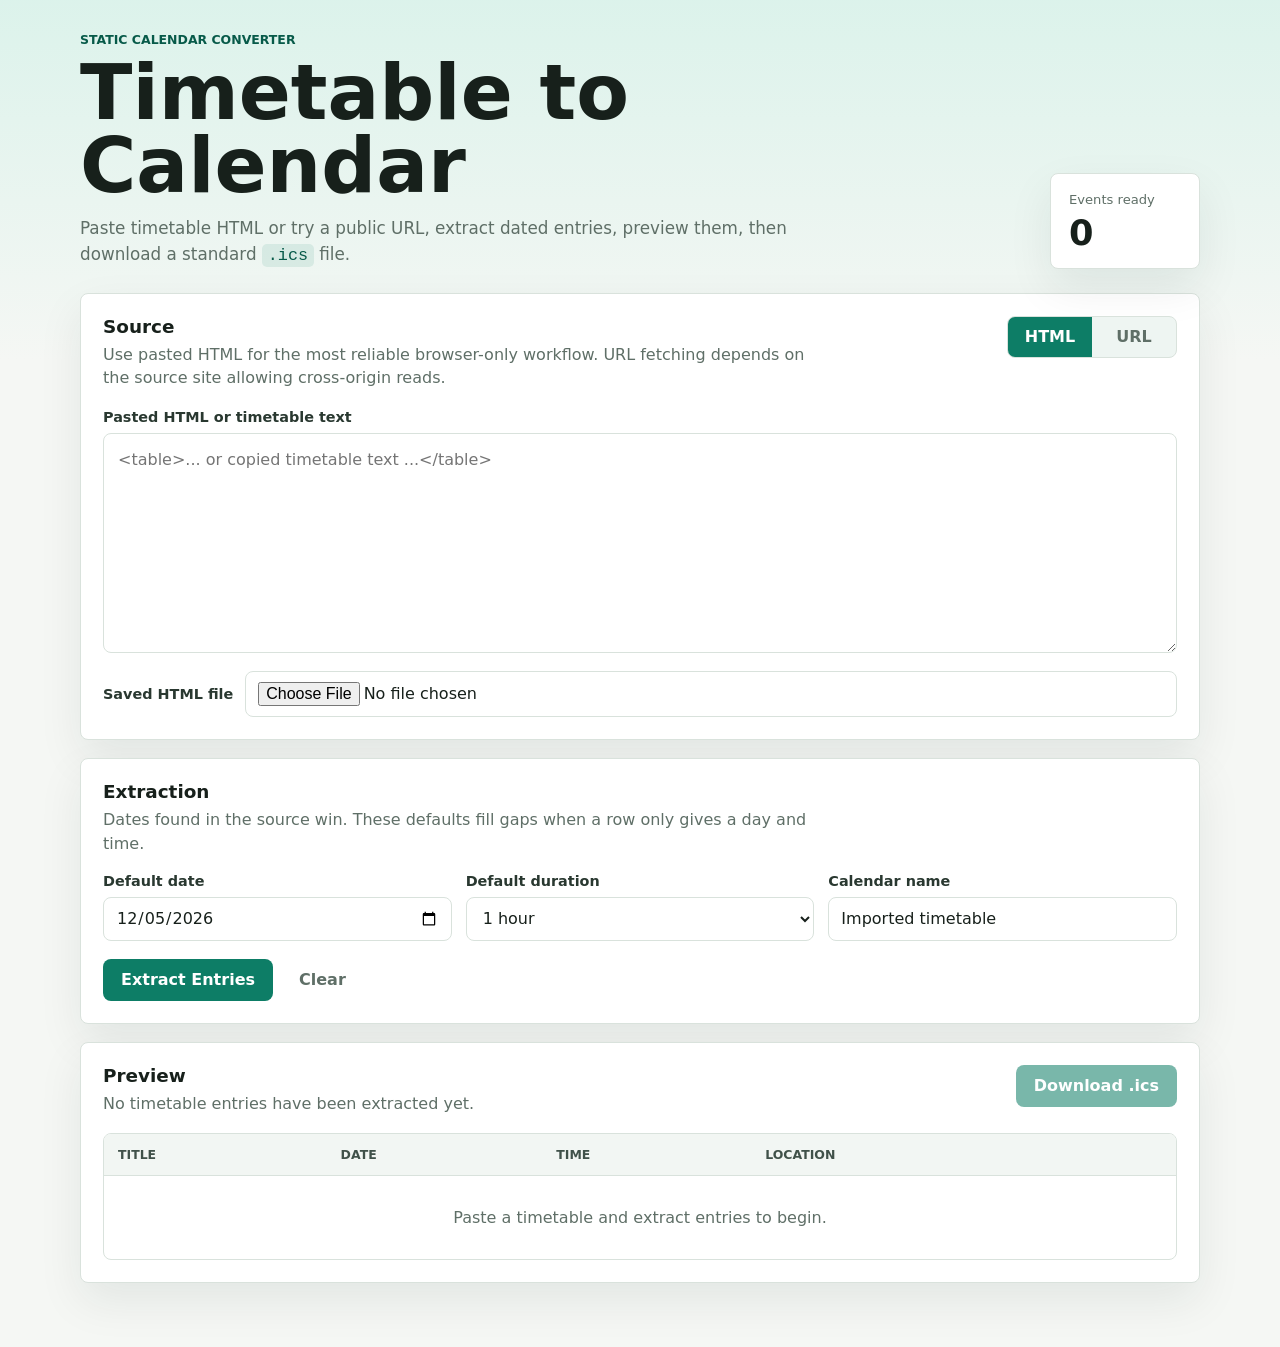
==== index.html @ fcea6a24 "0.1" ====
<!doctype html>
<html lang="en">
  <head>
    <meta charset="utf-8">
    <meta name="viewport" content="width=device-width, initial-scale=1">
    <title>Timetable to Calendar</title>
    <link rel="stylesheet" href="style.css">
  </head>
  <body>
    <main class="app-shell">
      <header class="masthead">
        <div>
          <p class="eyebrow">Static calendar converter</p>
          <h1>Timetable to Calendar</h1>
          <p class="lede">Paste timetable HTML or try a public URL, extract dated entries, preview them, then download a standard <code>.ics</code> file.</p>
        </div>
        <div class="status-card" aria-live="polite">
          <span class="status-label">Events ready</span>
          <strong id="eventCount">0</strong>
        </div>
      </header>

      <section class="panel source-panel" aria-labelledby="sourceTitle">
        <div class="section-heading">
          <div>
            <h2 id="sourceTitle">Source</h2>
            <p>Use pasted HTML for the most reliable browser-only workflow. URL fetching depends on the source site allowing cross-origin reads.</p>
          </div>
          <div class="segmented-control" role="tablist" aria-label="Input type">
            <button class="segment is-active" type="button" data-source-mode="html" role="tab" aria-selected="true">HTML</button>
            <button class="segment" type="button" data-source-mode="url" role="tab" aria-selected="false">URL</button>
          </div>
        </div>

        <div class="source-mode is-active" data-panel="html">
          <label for="htmlInput">Pasted HTML or timetable text</label>
          <div id="dropZone" class="drop-zone">
            <textarea id="htmlInput" spellcheck="false" placeholder="<table>... or copied timetable text ...</table>"></textarea>
            <div class="drop-hint" aria-hidden="true">Drop an HTML file here</div>
          </div>
          <div class="file-row">
            <label for="htmlFileInput">Saved HTML file</label>
            <input id="htmlFileInput" type="file" accept=".html,.htm,text/html">
          </div>
        </div>

        <div class="source-mode" data-panel="url">
          <label for="urlInput">Timetable URL</label>
          <div class="inline-input">
            <input id="urlInput" type="url" placeholder="https://example.edu/timetable">
            <button id="fetchUrlButton" class="secondary-button" type="button">Fetch</button>
          </div>
        </div>
      </section>

      <section class="panel settings-panel" aria-labelledby="settingsTitle">
        <div class="section-heading compact">
          <div>
            <h2 id="settingsTitle">Extraction</h2>
            <p>Dates found in the source win. These defaults fill gaps when a row only gives a day and time.</p>
          </div>
        </div>

        <div class="field-grid">
          <div class="field">
            <label for="defaultDate">Default date</label>
            <input id="defaultDate" type="date">
          </div>
          <div class="field">
            <label for="defaultDuration">Default duration</label>
            <select id="defaultDuration">
              <option value="30">30 minutes</option>
              <option value="45">45 minutes</option>
              <option value="60" selected>1 hour</option>
              <option value="90">1 hour 30</option>
              <option value="120">2 hours</option>
            </select>
          </div>
          <div class="field">
            <label for="calendarName">Calendar name</label>
            <input id="calendarName" type="text" value="Imported timetable">
          </div>
        </div>

        <div class="actions">
          <button id="extractButton" class="primary-button" type="button">Extract Entries</button>
          <button id="clearButton" class="ghost-button" type="button">Clear</button>
        </div>
      </section>

      <section class="panel results-panel" aria-labelledby="resultsTitle">
        <div class="section-heading">
          <div>
            <h2 id="resultsTitle">Preview</h2>
            <p id="summaryText">No timetable entries have been extracted yet.</p>
          </div>
          <button id="downloadButton" class="primary-button" type="button" disabled>Download .ics</button>
        </div>

        <div id="message" class="message" hidden></div>

        <div class="table-wrap">
          <table>
            <thead>
              <tr>
                <th>Title</th>
                <th>Date</th>
                <th>Time</th>
                <th>Location</th>
                <th></th>
              </tr>
            </thead>
            <tbody id="eventsTable">
              <tr class="empty-row">
                <td colspan="5">Paste a timetable and extract entries to begin.</td>
              </tr>
            </tbody>
          </table>
        </div>
      </section>
    </main>

    <script src="script.js"></script>
  </body>
</html>
---- style.css ----
:root {
  color-scheme: light;
  --bg: #f5f7f4;
  --surface: #ffffff;
  --surface-soft: #eef5f2;
  --text: #17201b;
  --muted: #5f6f67;
  --line: #d9e2dc;
  --accent: #0d7d66;
  --accent-strong: #075a49;
  --accent-soft: #d9f2ea;
  --danger: #b42318;
  --shadow: 0 18px 45px rgba(19, 42, 34, 0.08);
  font-family: Inter, ui-sans-serif, system-ui, -apple-system, BlinkMacSystemFont, "Segoe UI", sans-serif;
}

* {
  box-sizing: border-box;
}

body {
  min-width: 320px;
  margin: 0;
  background:
    linear-gradient(180deg, rgba(217, 242, 234, 0.9), rgba(245, 247, 244, 0) 360px),
    var(--bg);
  color: var(--text);
}

button,
input,
select,
textarea {
  font: inherit;
}

button {
  border: 0;
  cursor: pointer;
}

button:disabled {
  cursor: not-allowed;
  opacity: 0.55;
}

.app-shell {
  width: min(1120px, calc(100% - 32px));
  margin: 0 auto;
  padding: 32px 0 48px;
}

.masthead {
  display: grid;
  grid-template-columns: 1fr auto;
  gap: 24px;
  align-items: end;
  margin-bottom: 24px;
}

.eyebrow {
  margin: 0 0 10px;
  color: var(--accent-strong);
  font-size: 0.78rem;
  font-weight: 800;
  letter-spacing: 0;
  text-transform: uppercase;
}

h1,
h2,
p {
  margin-top: 0;
}

h1 {
  max-width: 820px;
  margin-bottom: 12px;
  font-size: clamp(2.25rem, 6vw, 4.8rem);
  line-height: 0.95;
  letter-spacing: 0;
}

h2 {
  margin-bottom: 6px;
  font-size: 1.15rem;
  letter-spacing: 0;
}

.lede {
  max-width: 760px;
  margin-bottom: 0;
  color: var(--muted);
  font-size: 1.05rem;
  line-height: 1.55;
}

code {
  padding: 0.1em 0.35em;
  border-radius: 5px;
  background: rgba(13, 125, 102, 0.1);
  color: var(--accent-strong);
}

.status-card,
.panel {
  border: 1px solid var(--line);
  border-radius: 8px;
  background: var(--surface);
  box-shadow: var(--shadow);
}

.status-card {
  min-width: 150px;
  padding: 18px;
}

.status-label {
  display: block;
  margin-bottom: 8px;
  color: var(--muted);
  font-size: 0.82rem;
}

.status-card strong {
  font-size: 2.2rem;
  line-height: 1;
}

.panel {
  margin-bottom: 18px;
  padding: 22px;
}

.section-heading {
  display: flex;
  gap: 18px;
  align-items: start;
  justify-content: space-between;
  margin-bottom: 18px;
}

.section-heading.compact {
  margin-bottom: 16px;
}

.section-heading p {
  max-width: 720px;
  margin-bottom: 0;
  color: var(--muted);
  line-height: 1.45;
}

.segmented-control {
  display: grid;
  grid-template-columns: repeat(2, minmax(72px, 1fr));
  overflow: hidden;
  min-width: 170px;
  border: 1px solid var(--line);
  border-radius: 8px;
  background: var(--surface-soft);
}

.segment {
  min-height: 40px;
  padding: 0 14px;
  background: transparent;
  color: var(--muted);
  font-weight: 750;
}

.segment.is-active {
  background: var(--accent);
  color: #fff;
}

.source-mode {
  display: none;
}

.source-mode.is-active {
  display: block;
}

label {
  display: inline-block;
  margin-bottom: 8px;
  color: #293830;
  font-size: 0.9rem;
  font-weight: 750;
}

textarea,
input,
select {
  width: 100%;
  border: 1px solid var(--line);
  border-radius: 8px;
  background: #fff;
  color: var(--text);
  outline: 0;
}

.drop-zone {
  position: relative;
  border-radius: 8px;
}

.drop-zone.is-dragging textarea {
  border-color: var(--accent);
  background: #f4fffb;
  box-shadow: 0 0 0 4px rgba(13, 125, 102, 0.13);
}

.drop-hint {
  position: absolute;
  inset: 12px;
  display: none;
  place-items: center;
  border: 2px dashed var(--accent);
  border-radius: 8px;
  background: rgba(255, 255, 255, 0.86);
  color: var(--accent-strong);
  font-weight: 800;
  pointer-events: none;
}

.drop-zone.is-dragging .drop-hint {
  display: grid;
}

textarea {
  min-height: 220px;
  resize: vertical;
  padding: 14px;
  line-height: 1.45;
}

input,
select {
  min-height: 44px;
  padding: 0 12px;
}

input[type="file"] {
  padding: 10px 12px;
}

textarea:focus,
input:focus,
select:focus {
  border-color: var(--accent);
  box-shadow: 0 0 0 4px rgba(13, 125, 102, 0.13);
}

.inline-input {
  display: grid;
  grid-template-columns: 1fr auto;
  gap: 10px;
}

.file-row {
  display: grid;
  grid-template-columns: minmax(120px, auto) 1fr;
  gap: 12px;
  align-items: center;
  margin-top: 14px;
}

.file-row label {
  margin-bottom: 0;
}

.field-grid {
  display: grid;
  grid-template-columns: repeat(3, minmax(0, 1fr));
  gap: 14px;
}

.actions {
  display: flex;
  flex-wrap: wrap;
  gap: 10px;
  margin-top: 18px;
}

.primary-button,
.secondary-button,
.ghost-button,
.remove-button {
  min-height: 42px;
  border-radius: 8px;
  font-weight: 800;
}

.primary-button {
  padding: 0 18px;
  background: var(--accent);
  color: #fff;
}

.primary-button:hover:not(:disabled),
.segment:hover,
.secondary-button:hover {
  background: var(--accent-strong);
  color: #fff;
}

.secondary-button {
  padding: 0 16px;
  background: var(--accent-soft);
  color: var(--accent-strong);
}

.ghost-button {
  padding: 0 16px;
  background: transparent;
  color: var(--muted);
}

.ghost-button:hover {
  background: #eef1ed;
  color: var(--text);
}

.message {
  margin: 0 0 16px;
  padding: 12px 14px;
  border: 1px solid #f1c7c2;
  border-radius: 8px;
  background: #fff4f2;
  color: #7a271a;
  line-height: 1.45;
}

.message.is-note {
  border-color: var(--line);
  background: var(--surface-soft);
  color: var(--muted);
}

.table-wrap {
  overflow-x: auto;
  border: 1px solid var(--line);
  border-radius: 8px;
}

table {
  width: 100%;
  min-width: 760px;
  border-collapse: collapse;
}

th,
td {
  padding: 13px 14px;
  border-bottom: 1px solid var(--line);
  text-align: left;
  vertical-align: top;
}

th {
  background: #f2f6f3;
  color: #405149;
  font-size: 0.78rem;
  text-transform: uppercase;
}

tbody tr:last-child td {
  border-bottom: 0;
}

td {
  color: #26352d;
}

.muted {
  color: var(--muted);
}

.empty-row td {
  padding: 32px 14px;
  color: var(--muted);
  text-align: center;
}

.remove-button {
  min-width: 40px;
  min-height: 36px;
  background: #fff0ef;
  color: var(--danger);
}

.remove-button:hover {
  background: #fddad6;
}

@media (max-width: 760px) {
  .app-shell {
    width: min(100% - 20px, 1120px);
    padding-top: 20px;
  }

  .masthead,
  .section-heading,
  .inline-input,
  .file-row {
    grid-template-columns: 1fr;
  }

  .section-heading {
    display: grid;
  }

  .status-card {
    min-width: 0;
  }

  .field-grid {
    grid-template-columns: 1fr;
  }

  .segmented-control {
    width: 100%;
  }

  .primary-button,
  .secondary-button,
  .ghost-button {
    width: 100%;
  }
}
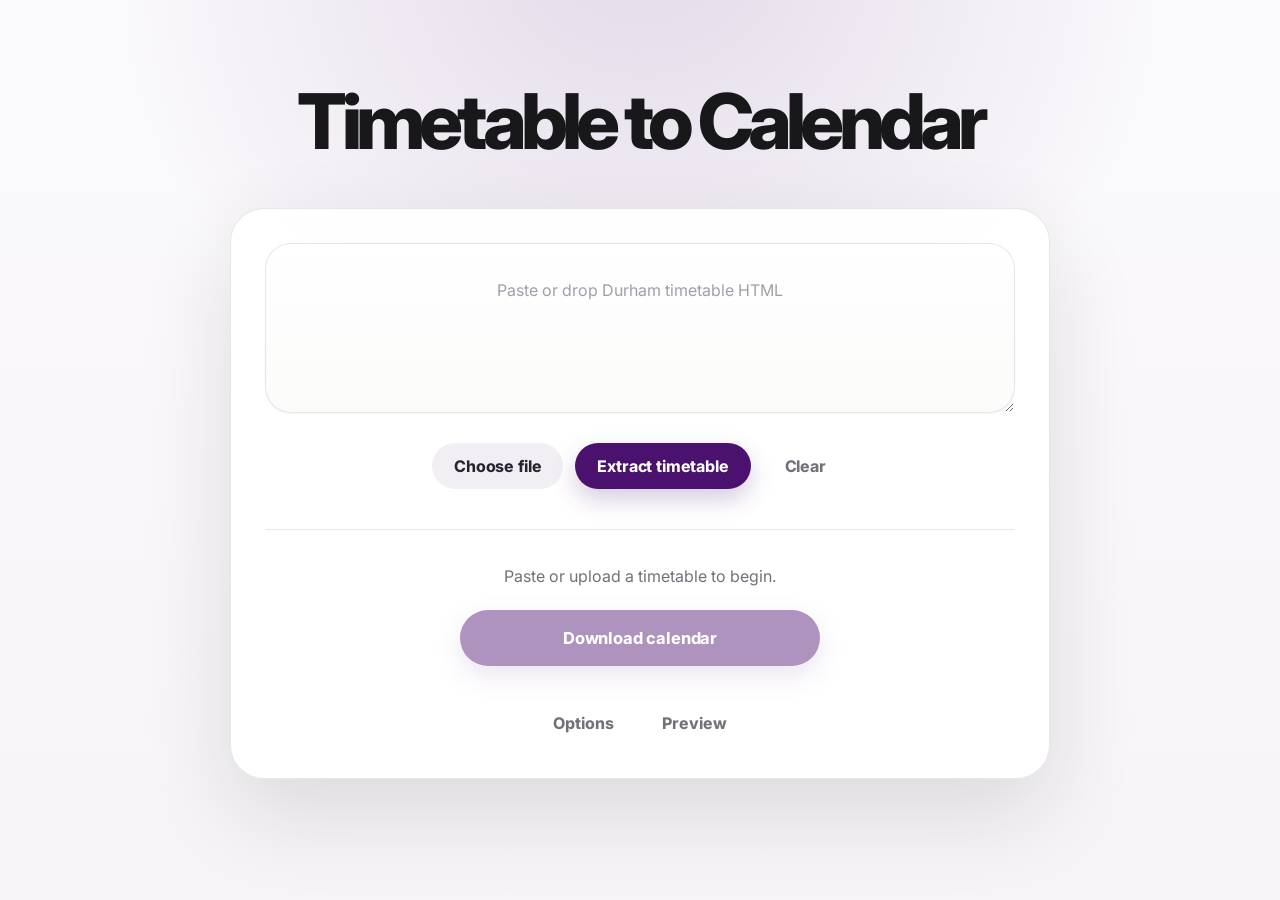
==== commit fc0e71d5: "Style and ui" ====
--- a/index.html
+++ b/index.html
@@ -1,125 +1,103 @@
-<!doctype html>
-<html lang="en">
+<body>
+
   <head>
-    <meta charset="utf-8">
-    <meta name="viewport" content="width=device-width, initial-scale=1">
-    <title>Timetable to Calendar</title>
     <link rel="stylesheet" href="style.css">
   </head>
-  <body>
-    <main class="app-shell">
-      <header class="masthead">
-        <div>
-          <p class="eyebrow">Static calendar converter</p>
-          <h1>Timetable to Calendar</h1>
-          <p class="lede">Paste timetable HTML or try a public URL, extract dated entries, preview them, then download a standard <code>.ics</code> file.</p>
-        </div>
-        <div class="status-card" aria-live="polite">
-          <span class="status-label">Events ready</span>
-          <strong id="eventCount">0</strong>
-        </div>
-      </header>
+  <main class="app">
+    <header class="hero">
+      <h1>Timetable to Calendar</h1>
+    </header>
 
-      <section class="panel source-panel" aria-labelledby="sourceTitle">
-        <div class="section-heading">
-          <div>
-            <h2 id="sourceTitle">Source</h2>
-            <p>Use pasted HTML for the most reliable browser-only workflow. URL fetching depends on the source site allowing cross-origin reads.</p>
-          </div>
-          <div class="segmented-control" role="tablist" aria-label="Input type">
-            <button class="segment is-active" type="button" data-source-mode="html" role="tab" aria-selected="true">HTML</button>
-            <button class="segment" type="button" data-source-mode="url" role="tab" aria-selected="false">URL</button>
-          </div>
+    <section class="converter-card">
+      <div id="dropZone" class="drop-zone">
+        <textarea id="htmlInput" spellcheck="false" placeholder="Paste or drop Durham timetable HTML"></textarea>
+        <div class="drop-hint" aria-hidden="true">Drop timetable file</div>
+      </div>
+
+      <div class="action-row">
+        <input id="htmlFileInput" class="file-input" type="file" accept=".html,.htm,text/html">
+        <label class="button secondary" for="htmlFileInput">Choose file</label>
+        <button id="extractButton" class="button primary" type="button">Extract timetable</button>
+        <button id="clearButton" class="button ghost" type="button">Clear</button>
+      </div>
+
+      <section class="output" aria-live="polite">
+        <p id="summaryText">Paste or upload a timetable to begin.</p>
+        <strong id="eventCount" hidden>0</strong>
+
+        <button id="downloadButton" class="button primary download" type="button" disabled>
+          Download calendar
+        </button>
+      </section>
+
+      <section class="tab-panel">
+        <div class="tabs" role="tablist" aria-label="Additional tools">
+          <button class="tab-button" type="button" data-tab-target="optionsPanel">Options</button>
+          <button class="tab-button" type="button" data-tab-target="previewPanel">Preview</button>
         </div>
 
-        <div class="source-mode is-active" data-panel="html">
-          <label for="htmlInput">Pasted HTML or timetable text</label>
-          <div id="dropZone" class="drop-zone">
-            <textarea id="htmlInput" spellcheck="false" placeholder="<table>... or copied timetable text ...</table>"></textarea>
-            <div class="drop-hint" aria-hidden="true">Drop an HTML file here</div>
+        <div id="optionsPanel" class="tab-content" hidden>
+          <div class="options-grid">
+            <div class="field">
+              <label for="calendarName">Calendar name</label>
+              <input id="calendarName" type="text" value="Imported timetable">
+            </div>
+
+            <div class="field">
+              <label for="namingMode">Event names</label>
+              <select id="namingMode">
+                <option value="short" selected>Short module names</option>
+                <option value="full">Full module names</option>
+              </select>
+            </div>
+
+            <div class="field">
+              <label for="alertMinutes">Teaching event alert</label>
+              <select id="alertMinutes">
+                <option value="" selected>No alert</option>
+                <option value="5">5 minutes before</option>
+                <option value="10">10 minutes before</option>
+                <option value="15">15 minutes before</option>
+                <option value="30">30 minutes before</option>
+                <option value="60">1 hour before</option>
+              </select>
+            </div>
+
+            <label class="check-row">
+              <input id="includeTermEnds" type="checkbox">
+              Include term-end markers
+            </label>
           </div>
-          <div class="file-row">
-            <label for="htmlFileInput">Saved HTML file</label>
-            <input id="htmlFileInput" type="file" accept=".html,.htm,text/html">
-          </div>
+
+          <button id="downloadWeeksButton" class="button secondary" type="button" disabled>
+            Download teaching weeks calendar
+          </button>
         </div>
 
-        <div class="source-mode" data-panel="url">
-          <label for="urlInput">Timetable URL</label>
-          <div class="inline-input">
-            <input id="urlInput" type="url" placeholder="https://example.edu/timetable">
-            <button id="fetchUrlButton" class="secondary-button" type="button">Fetch</button>
+        <div id="previewPanel" class="tab-content" hidden>
+          <div class="table-wrap">
+            <table>
+              <thead>
+                <tr>
+                  <th>Title</th>
+                  <th>Weeks</th>
+                  <th>Time</th>
+                  <th>Location</th>
+                  <th></th>
+                </tr>
+              </thead>
+              <tbody id="eventsTable">
+                <tr class="empty-row">
+                  <td colspan="5">Extract a timetable to preview grouped events.</td>
+                </tr>
+              </tbody>
+            </table>
           </div>
         </div>
       </section>
 
-      <section class="panel settings-panel" aria-labelledby="settingsTitle">
-        <div class="section-heading compact">
-          <div>
-            <h2 id="settingsTitle">Extraction</h2>
-            <p>Dates found in the source win. These defaults fill gaps when a row only gives a day and time.</p>
-          </div>
-        </div>
+    </section>
+  </main>
 
-        <div class="field-grid">
-          <div class="field">
-            <label for="defaultDate">Default date</label>
-            <input id="defaultDate" type="date">
-          </div>
-          <div class="field">
-            <label for="defaultDuration">Default duration</label>
-            <select id="defaultDuration">
-              <option value="30">30 minutes</option>
-              <option value="45">45 minutes</option>
-              <option value="60" selected>1 hour</option>
-              <option value="90">1 hour 30</option>
-              <option value="120">2 hours</option>
-            </select>
-          </div>
-          <div class="field">
-            <label for="calendarName">Calendar name</label>
-            <input id="calendarName" type="text" value="Imported timetable">
-          </div>
-        </div>
-
-        <div class="actions">
-          <button id="extractButton" class="primary-button" type="button">Extract Entries</button>
-          <button id="clearButton" class="ghost-button" type="button">Clear</button>
-        </div>
-      </section>
-
-      <section class="panel results-panel" aria-labelledby="resultsTitle">
-        <div class="section-heading">
-          <div>
-            <h2 id="resultsTitle">Preview</h2>
-            <p id="summaryText">No timetable entries have been extracted yet.</p>
-          </div>
-          <button id="downloadButton" class="primary-button" type="button" disabled>Download .ics</button>
-        </div>
-
-        <div id="message" class="message" hidden></div>
-
-        <div class="table-wrap">
-          <table>
-            <thead>
-              <tr>
-                <th>Title</th>
-                <th>Date</th>
-                <th>Time</th>
-                <th>Location</th>
-                <th></th>
-              </tr>
-            </thead>
-            <tbody id="eventsTable">
-              <tr class="empty-row">
-                <td colspan="5">Paste a timetable and extract entries to begin.</td>
-              </tr>
-            </tbody>
-          </table>
-        </div>
-      </section>
-    </main>
-
-    <script src="script.js"></script>
-  </body>
-</html>
+  <script src="script.js"></script>
+</body>
--- a/style.css
+++ b/style.css
@@ -1,17 +1,20 @@
+@import url("https://fonts.googleapis.com/css2?family=Inter:wght@400;500;600;700;800&display=swap");
+
 :root {
   color-scheme: light;
-  --bg: #f5f7f4;
+
+  --bg: #f7f4f8;
   --surface: #ffffff;
-  --surface-soft: #eef5f2;
-  --text: #17201b;
-  --muted: #5f6f67;
-  --line: #d9e2dc;
-  --accent: #0d7d66;
-  --accent-strong: #075a49;
-  --accent-soft: #d9f2ea;
+  --text: #18181b;
+  --muted: #71717a;
+  --line: rgba(24, 24, 27, 0.1);
+  --soft: #f2eff4;
+  --accent: #4b116f;
+  --accent-hover: #35104f;
   --danger: #b42318;
-  --shadow: 0 18px 45px rgba(19, 42, 34, 0.08);
-  font-family: Inter, ui-sans-serif, system-ui, -apple-system, BlinkMacSystemFont, "Segoe UI", sans-serif;
+  --shadow: 0 34px 90px rgba(24, 24, 27, 0.12);
+
+  font-family: "Inter", ui-sans-serif, system-ui, -apple-system, BlinkMacSystemFont, "Segoe UI", sans-serif;
 }
 
 * {
@@ -19,11 +22,11 @@
 }
 
 body {
-  min-width: 320px;
   margin: 0;
+  min-height: 100vh;
   background:
-    linear-gradient(180deg, rgba(217, 242, 234, 0.9), rgba(245, 247, 244, 0) 360px),
-    var(--bg);
+    radial-gradient(circle at 50% -10%, rgba(75, 17, 111, 0.14), transparent 34rem),
+    linear-gradient(180deg, #fbfafc 0%, var(--bg) 100%);
   color: var(--text);
 }
 
@@ -41,186 +44,97 @@
 
 button:disabled {
   cursor: not-allowed;
-  opacity: 0.55;
-}
-
-.app-shell {
-  width: min(1120px, calc(100% - 32px));
+  opacity: 0.45;
+}
+
+.app {
+  min-height: 100vh;
+  width: min(100% - 40px, 940px);
   margin: 0 auto;
-  padding: 32px 0 48px;
-}
-
-.masthead {
-  display: grid;
-  grid-template-columns: 1fr auto;
-  gap: 24px;
-  align-items: end;
-  margin-bottom: 24px;
-}
-
-.eyebrow {
-  margin: 0 0 10px;
-  color: var(--accent-strong);
-  font-size: 0.78rem;
+  padding: clamp(42px, 7vw, 88px) 0;
+  display: flex;
+  flex-direction: column;
+  align-items: center;
+}
+
+.hero {
+  width: 100%;
+  max-width: 780px;
+  margin-bottom: clamp(30px, 5vw, 52px);
+  text-align: center;
+}
+
+h1 {
+  margin: 0;
+  font-size: clamp(2.25rem, 6vw, 4.8rem);
   font-weight: 800;
-  letter-spacing: 0;
-  text-transform: uppercase;
-}
-
-h1,
-h2,
-p {
-  margin-top: 0;
-}
-
-h1 {
-  max-width: 820px;
-  margin-bottom: 12px;
-  font-size: clamp(2.25rem, 6vw, 4.8rem);
-  line-height: 0.95;
-  letter-spacing: 0;
-}
-
-h2 {
-  margin-bottom: 6px;
-  font-size: 1.15rem;
-  letter-spacing: 0;
-}
-
-.lede {
-  max-width: 760px;
-  margin-bottom: 0;
-  color: var(--muted);
-  font-size: 1.05rem;
-  line-height: 1.55;
-}
-
-code {
-  padding: 0.1em 0.35em;
-  border-radius: 5px;
-  background: rgba(13, 125, 102, 0.1);
-  color: var(--accent-strong);
-}
-
-.status-card,
-.panel {
+  line-height: 0.88;
+  letter-spacing: -0.075em;
+}
+
+.converter-card {
+  width: min(100%, 820px);
+  margin: 0 auto;
+  padding: clamp(20px, 3vw, 34px);
   border: 1px solid var(--line);
-  border-radius: 8px;
-  background: var(--surface);
+  border-radius: 34px;
+  background: rgba(255, 255, 255, 0.92);
   box-shadow: var(--shadow);
-}
-
-.status-card {
-  min-width: 150px;
-  padding: 18px;
-}
-
-.status-label {
-  display: block;
-  margin-bottom: 8px;
-  color: var(--muted);
-  font-size: 0.82rem;
-}
-
-.status-card strong {
-  font-size: 2.2rem;
-  line-height: 1;
-}
-
-.panel {
-  margin-bottom: 18px;
-  padding: 22px;
-}
-
-.section-heading {
-  display: flex;
-  gap: 18px;
-  align-items: start;
-  justify-content: space-between;
-  margin-bottom: 18px;
-}
-
-.section-heading.compact {
-  margin-bottom: 16px;
-}
-
-.section-heading p {
-  max-width: 720px;
-  margin-bottom: 0;
-  color: var(--muted);
-  line-height: 1.45;
-}
-
-.segmented-control {
-  display: grid;
-  grid-template-columns: repeat(2, minmax(72px, 1fr));
-  overflow: hidden;
-  min-width: 170px;
-  border: 1px solid var(--line);
-  border-radius: 8px;
-  background: var(--surface-soft);
-}
-
-.segment {
-  min-height: 40px;
-  padding: 0 14px;
-  background: transparent;
-  color: var(--muted);
-  font-weight: 750;
-}
-
-.segment.is-active {
-  background: var(--accent);
-  color: #fff;
-}
-
-.source-mode {
-  display: none;
-}
-
-.source-mode.is-active {
-  display: block;
-}
-
-label {
-  display: inline-block;
-  margin-bottom: 8px;
-  color: #293830;
-  font-size: 0.9rem;
-  font-weight: 750;
-}
-
-textarea,
-input,
-select {
-  width: 100%;
-  border: 1px solid var(--line);
-  border-radius: 8px;
-  background: #fff;
-  color: var(--text);
-  outline: 0;
 }
 
 .drop-zone {
   position: relative;
-  border-radius: 8px;
+  width: 100%;
+}
+
+textarea {
+  display: block;
+  width: 100%;
+  min-height: 170px;
+  max-height: 260px;
+  padding: 34px 28px;
+  border: 1px solid var(--line);
+  border-radius: 26px;
+  background: linear-gradient(180deg, #ffffff, #fbfbfa);
+  color: var(--text);
+  resize: vertical;
+  outline: 0;
+  line-height: 1.6;
+  font-size: 1rem;
+  text-align: center;
+  box-shadow:
+    inset 0 1px 0 rgba(255, 255, 255, 0.9),
+    0 1px 2px rgba(24, 24, 27, 0.04);
+}
+
+textarea::placeholder {
+  color: #9f9fa9;
+  text-align: center;
+}
+
+textarea:focus,
+input:focus,
+select:focus {
+  border-color: rgba(75, 17, 111, 0.45);
+  box-shadow:
+    0 0 0 5px rgba(75, 17, 111, 0.11),
+    0 16px 40px rgba(75, 17, 111, 0.08);
 }
 
 .drop-zone.is-dragging textarea {
   border-color: var(--accent);
-  background: #f4fffb;
-  box-shadow: 0 0 0 4px rgba(13, 125, 102, 0.13);
+  background: #fbf7ff;
 }
 
 .drop-hint {
   position: absolute;
-  inset: 12px;
+  inset: 14px;
   display: none;
   place-items: center;
   border: 2px dashed var(--accent);
-  border-radius: 8px;
-  background: rgba(255, 255, 255, 0.86);
-  color: var(--accent-strong);
+  border-radius: 18px;
+  background: rgba(255, 255, 255, 0.88);
+  color: var(--accent);
   font-weight: 800;
   pointer-events: none;
 }
@@ -229,120 +143,184 @@
   display: grid;
 }
 
-textarea {
-  min-height: 220px;
-  resize: vertical;
-  padding: 14px;
-  line-height: 1.45;
-}
-
-input,
-select {
-  min-height: 44px;
-  padding: 0 12px;
-}
-
-input[type="file"] {
-  padding: 10px 12px;
-}
-
-textarea:focus,
-input:focus,
-select:focus {
-  border-color: var(--accent);
-  box-shadow: 0 0 0 4px rgba(13, 125, 102, 0.13);
-}
-
-.inline-input {
+.action-row {
+  display: flex;
+  justify-content: center;
+  align-items: center;
+  gap: 12px;
+  margin-top: clamp(20px, 3vw, 30px);
+}
+
+.file-input {
+  position: absolute;
+  width: 1px;
+  height: 1px;
+  opacity: 0;
+  pointer-events: none;
+}
+
+.button {
+  min-height: 46px;
+  padding: 0 22px;
+  border-radius: 999px;
+  font-weight: 750;
+  letter-spacing: -0.01em;
+  white-space: nowrap;
+  display: inline-flex;
+  align-items: center;
+  justify-content: center;
+  transition:
+    transform 140ms ease,
+    background 140ms ease,
+    box-shadow 140ms ease;
+}
+
+.button:hover:not(:disabled) {
+  transform: translateY(-1px);
+}
+
+.button.primary {
+  background: var(--accent);
+  color: #fff;
+  box-shadow: 0 10px 24px rgba(75, 17, 111, 0.22);
+}
+
+.button.primary:hover:not(:disabled) {
+  background: var(--accent-hover);
+  box-shadow: 0 14px 30px rgba(75, 17, 111, 0.28);
+}
+
+.button.secondary {
+  background: var(--soft);
+  color: #2b2231;
+}
+
+.button.secondary:hover {
+  background: #e6e1eb;
+}
+
+.button.ghost {
+  background: transparent;
+  color: var(--muted);
+}
+
+.button.ghost:hover {
+  background: var(--soft);
+  color: var(--text);
+}
+
+#summaryText {
+  color: var(--muted);
+}
+
+.button.download {
+  min-width: min(100%, 360px);
+  min-height: 56px;
+  margin-top: 8px;
+  font-size: 1.03rem;
+}
+
+.output {
   display: grid;
-  grid-template-columns: 1fr auto;
-  gap: 10px;
-}
-
-.file-row {
-  display: grid;
-  grid-template-columns: minmax(120px, auto) 1fr;
-  gap: 12px;
-  align-items: center;
-  margin-top: 14px;
-}
-
-.file-row label {
-  margin-bottom: 0;
-}
-
-.field-grid {
+  justify-items: center;
+  gap: 14px;
+  margin: clamp(26px, 4vw, 40px) auto 0;
+  padding: clamp(22px, 3vw, 34px) 0 0;
+  border-top: 1px solid var(--line);
+  text-align: center;
+}
+
+.output p {
+  max-width: 620px;
+  margin: 0;
+  color: var(--muted);
+  line-height: 1.55;
+}
+
+.output p.is-error {
+  color: #7a271a;
+}
+
+.tab-panel {
+  width: 100%;
+  max-width: 720px;
+  margin: clamp(24px, 4vw, 36px) auto 0;
+}
+
+.tabs {
+  display: flex;
+  justify-content: center;
+  gap: 8px;
+}
+
+.tab-button {
+  min-height: 42px;
+  padding: 0 20px;
+  border-radius: 999px;
+  background: transparent;
+  color: var(--muted);
+  font-weight: 750;
+}
+
+.tab-button:hover,
+.tab-button.is-active {
+  background: var(--soft);
+  color: var(--text);
+}
+
+.tab-content {
+  margin-top: 18px;
+  padding: 22px;
+  border: 1px solid var(--line);
+  border-radius: 22px;
+  background: rgba(255, 255, 255, 0.68);
+}
+
+.options-grid {
   display: grid;
   grid-template-columns: repeat(3, minmax(0, 1fr));
   gap: 14px;
-}
-
-.actions {
+  margin-bottom: 14px;
+}
+
+.field label,
+.check-row {
+  display: block;
+  margin-bottom: 7px;
+  color: var(--muted);
+  font-size: 0.85rem;
+  font-weight: 700;
+}
+
+input,
+select {
+  width: 100%;
+  min-height: 42px;
+  padding: 0 12px;
+  border: 1px solid var(--line);
+  border-radius: 11px;
+  background: var(--surface);
+  color: var(--text);
+  outline: 0;
+}
+
+.check-row {
   display: flex;
-  flex-wrap: wrap;
-  gap: 10px;
-  margin-top: 18px;
-}
-
-.primary-button,
-.secondary-button,
-.ghost-button,
-.remove-button {
-  min-height: 42px;
-  border-radius: 8px;
-  font-weight: 800;
-}
-
-.primary-button {
-  padding: 0 18px;
-  background: var(--accent);
-  color: #fff;
-}
-
-.primary-button:hover:not(:disabled),
-.segment:hover,
-.secondary-button:hover {
-  background: var(--accent-strong);
-  color: #fff;
-}
-
-.secondary-button {
-  padding: 0 16px;
-  background: var(--accent-soft);
-  color: var(--accent-strong);
-}
-
-.ghost-button {
-  padding: 0 16px;
-  background: transparent;
-  color: var(--muted);
-}
-
-.ghost-button:hover {
-  background: #eef1ed;
-  color: var(--text);
-}
-
-.message {
-  margin: 0 0 16px;
-  padding: 12px 14px;
-  border: 1px solid #f1c7c2;
-  border-radius: 8px;
-  background: #fff4f2;
-  color: #7a271a;
-  line-height: 1.45;
-}
-
-.message.is-note {
-  border-color: var(--line);
-  background: var(--surface-soft);
-  color: var(--muted);
+  gap: 9px;
+  align-items: center;
+  margin-top: 25px;
+}
+
+.check-row input {
+  width: auto;
+  min-height: 0;
 }
 
 .table-wrap {
   overflow-x: auto;
   border: 1px solid var(--line);
-  border-radius: 8px;
+  border-radius: 16px;
+  background: var(--surface);
 }
 
 table {
@@ -353,16 +331,16 @@
 
 th,
 td {
-  padding: 13px 14px;
+  padding: 12px 14px;
   border-bottom: 1px solid var(--line);
   text-align: left;
   vertical-align: top;
 }
 
 th {
-  background: #f2f6f3;
-  color: #405149;
-  font-size: 0.78rem;
+  color: var(--muted);
+  font-size: 0.74rem;
+  letter-spacing: 0.04em;
   text-transform: uppercase;
 }
 
@@ -370,63 +348,69 @@
   border-bottom: 0;
 }
 
-td {
-  color: #26352d;
-}
-
 .muted {
   color: var(--muted);
 }
 
 .empty-row td {
-  padding: 32px 14px;
+  padding: 28px 14px;
   color: var(--muted);
   text-align: center;
 }
 
 .remove-button {
-  min-width: 40px;
-  min-height: 36px;
+  min-width: 34px;
+  min-height: 32px;
+  border-radius: 999px;
   background: #fff0ef;
   color: var(--danger);
+  font-weight: 900;
 }
 
 .remove-button:hover {
   background: #fddad6;
 }
 
-@media (max-width: 760px) {
-  .app-shell {
-    width: min(100% - 20px, 1120px);
-    padding-top: 20px;
-  }
-
-  .masthead,
-  .section-heading,
-  .inline-input,
-  .file-row {
+@media (max-width: 680px) {
+  .app {
+    width: min(100% - 20px, 940px);
+    padding: 34px 0;
+  }
+
+  h1 {
+    font-size: clamp(2.7rem, 15vw, 4.2rem);
+  }
+
+  .converter-card {
+    padding: 14px;
+    border-radius: 26px;
+  }
+
+  textarea {
+    min-height: 150px;
+    max-height: 240px;
+    border-radius: 20px;
+    text-align: center;
+  }
+
+  textarea::placeholder {
+    text-align: center;
+  }
+
+  .action-row {
+    display: grid;
     grid-template-columns: 1fr;
   }
 
-  .section-heading {
-    display: grid;
-  }
-
-  .status-card {
-    min-width: 0;
-  }
-
-  .field-grid {
+  .button {
+    width: 100%;
+  }
+
+  .options-grid {
     grid-template-columns: 1fr;
   }
 
-  .segmented-control {
-    width: 100%;
-  }
-
-  .primary-button,
-  .secondary-button,
-  .ghost-button {
-    width: 100%;
-  }
-}
+  .check-row {
+    margin-top: 4px;
+  }
+}
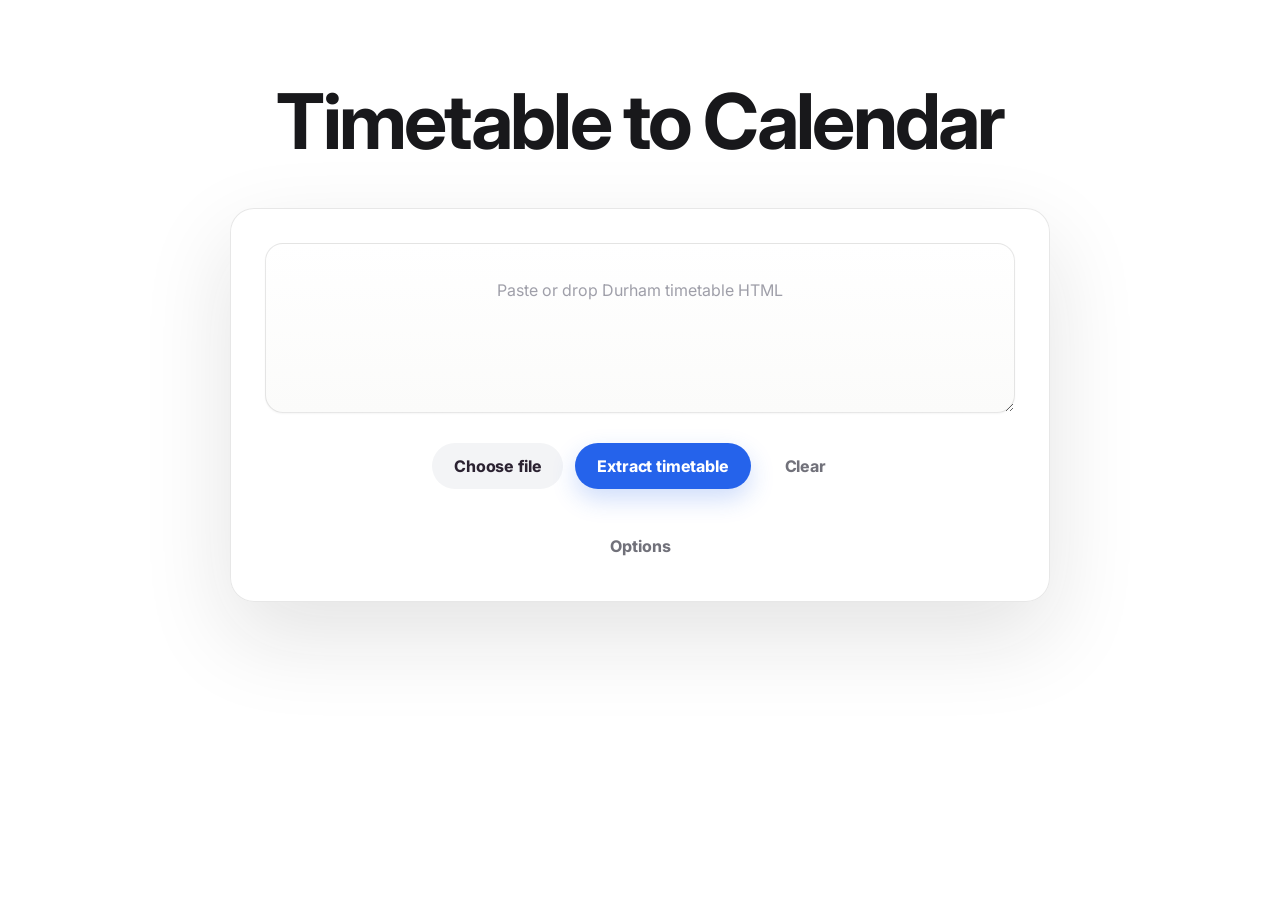
==== commit d634bbfd: "More CSS and event description tidy." ====
--- a/index.html
+++ b/index.html
@@ -21,7 +21,7 @@
         <button id="clearButton" class="button ghost" type="button">Clear</button>
       </div>
 
-      <section class="output" aria-live="polite">
+      <section id="output" class="output" aria-live="polite" hidden>
         <p id="summaryText">Paste or upload a timetable to begin.</p>
         <strong id="eventCount" hidden>0</strong>
 
--- a/style.css
+++ b/style.css
@@ -8,9 +8,9 @@
   --text: #18181b;
   --muted: #71717a;
   --line: rgba(24, 24, 27, 0.1);
-  --soft: #f2eff4;
-  --accent: #4b116f;
-  --accent-hover: #35104f;
+  --soft: #f3f4f6;
+  --accent: #2563eb;
+  --accent-hover: #1d4ed8;
   --danger: #b42318;
   --shadow: 0 34px 90px rgba(24, 24, 27, 0.12);
 
@@ -19,14 +19,18 @@
 
 * {
   box-sizing: border-box;
+}
+
+[hidden] {
+  display: none !important;
 }
 
 body {
   margin: 0;
   min-height: 100vh;
-  background:
-    radial-gradient(circle at 50% -10%, rgba(75, 17, 111, 0.14), transparent 34rem),
-    linear-gradient(180deg, #fbfafc 0%, var(--bg) 100%);
+  /*  background:
+    radial-gradient(circle at 50% -10%, rgba(37, 99, 235, 0.14), transparent 34rem),
+    linear-gradient(180deg, #fbfafc 0%, var(--bg) 100%);*/
   color: var(--text);
 }
 
@@ -67,9 +71,9 @@
 h1 {
   margin: 0;
   font-size: clamp(2.25rem, 6vw, 4.8rem);
-  font-weight: 800;
+  font-weight: 700;
   line-height: 0.88;
-  letter-spacing: -0.075em;
+  letter-spacing: -0.035em;
 }
 
 .converter-card {
@@ -77,7 +81,7 @@
   margin: 0 auto;
   padding: clamp(20px, 3vw, 34px);
   border: 1px solid var(--line);
-  border-radius: 34px;
+  border-radius: 24px;
   background: rgba(255, 255, 255, 0.92);
   box-shadow: var(--shadow);
 }
@@ -94,7 +98,7 @@
   max-height: 260px;
   padding: 34px 28px;
   border: 1px solid var(--line);
-  border-radius: 26px;
+  border-radius: 18px;
   background: linear-gradient(180deg, #ffffff, #fbfbfa);
   color: var(--text);
   resize: vertical;
@@ -115,15 +119,15 @@
 textarea:focus,
 input:focus,
 select:focus {
-  border-color: rgba(75, 17, 111, 0.45);
+  border-color: rgba(37, 99, 235, 0.45);
   box-shadow:
-    0 0 0 5px rgba(75, 17, 111, 0.11),
-    0 16px 40px rgba(75, 17, 111, 0.08);
+    0 0 0 5px rgba(37, 99, 235, 0.11),
+    0 16px 40px rgba(37, 99, 235, 0.08);
 }
 
 .drop-zone.is-dragging textarea {
   border-color: var(--accent);
-  background: #fbf7ff;
+  background: #f8fbff;
 }
 
 .drop-hint {
@@ -182,12 +186,12 @@
 .button.primary {
   background: var(--accent);
   color: #fff;
-  box-shadow: 0 10px 24px rgba(75, 17, 111, 0.22);
+  box-shadow: 0 10px 24px rgba(37, 99, 235, 0.22);
 }
 
 .button.primary:hover:not(:disabled) {
   background: var(--accent-hover);
-  box-shadow: 0 14px 30px rgba(75, 17, 111, 0.28);
+  box-shadow: 0 14px 30px rgba(37, 99, 235, 0.28);
 }
 
 .button.secondary {
@@ -196,7 +200,7 @@
 }
 
 .button.secondary:hover {
-  background: #e6e1eb;
+  background: #e5e7eb;
 }
 
 .button.ghost {
@@ -272,7 +276,7 @@
   margin-top: 18px;
   padding: 22px;
   border: 1px solid var(--line);
-  border-radius: 22px;
+  border-radius: 14px;
   background: rgba(255, 255, 255, 0.68);
 }
 
@@ -325,7 +329,7 @@
 
 table {
   width: 100%;
-  min-width: 760px;
+  min-width: fixed;
   border-collapse: collapse;
 }
 
@@ -335,6 +339,32 @@
   border-bottom: 1px solid var(--line);
   text-align: left;
   vertical-align: top;
+  word-break: normal;
+}
+
+th:nth-child(1),
+td:nth-child(1) {
+  width: 50%;
+}
+
+th:nth-child(2),
+td:nth-child(2) {
+  width: 22%;
+}
+
+th:nth-child(3),
+td:nth-child(3) {
+  width: 16%;
+}
+
+th:nth-child(4),
+td:nth-child(4) {
+  width: 9%;
+}
+
+th:nth-child(5),
+td:nth-child(5) {
+  width: 3%;
 }
 
 th {
@@ -383,7 +413,7 @@
 
   .converter-card {
     padding: 14px;
-    border-radius: 26px;
+    border-radius: 18px;
   }
 
   textarea {
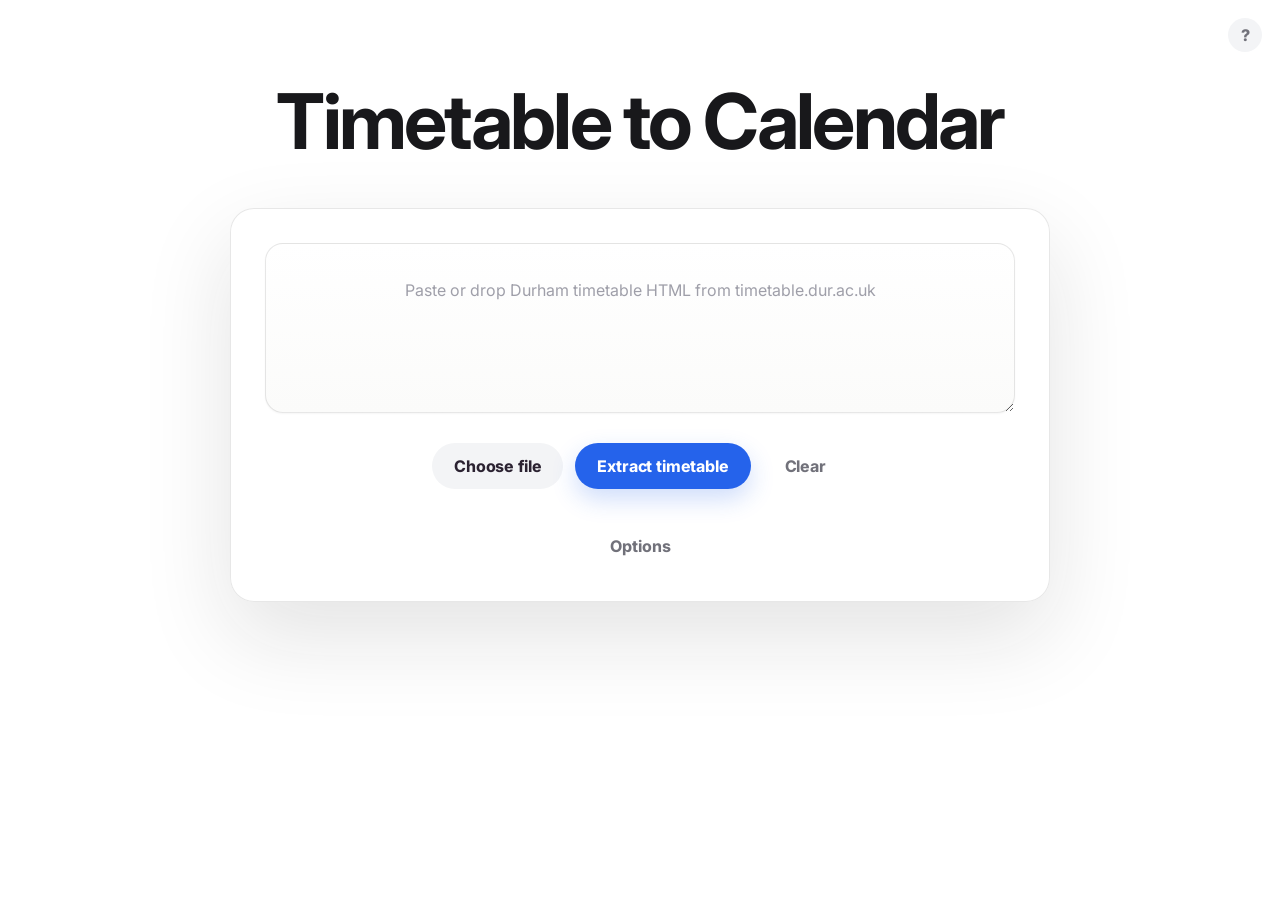
==== commit f1c72cd7: "Added help button" ====
--- a/index.html
+++ b/index.html
@@ -4,13 +4,18 @@
     <link rel="stylesheet" href="style.css">
   </head>
   <main class="app">
+    <button id="helpButton" class="help-button" type="button" aria-label="Open help">
+      ?
+    </button>
     <header class="hero">
       <h1>Timetable to Calendar</h1>
     </header>
 
     <section class="converter-card">
+
       <div id="dropZone" class="drop-zone">
-        <textarea id="htmlInput" spellcheck="false" placeholder="Paste or drop Durham timetable HTML"></textarea>
+        <textarea id="htmlInput" spellcheck="false"
+          placeholder="Paste or drop Durham timetable HTML from timetable.dur.ac.uk"></textarea>
         <div class="drop-hint" aria-hidden="true">Drop timetable file</div>
       </div>
 
@@ -99,5 +104,37 @@
     </section>
   </main>
 
+  <div id="helpModal" class="modal-backdrop" hidden>
+    <section class="help-modal" role="dialog" aria-modal="true" aria-labelledby="helpTitle">
+      <button id="helpCloseButton" class="modal-close" type="button" aria-label="Close help">
+        &times;
+      </button>
+
+      <h2 id="helpTitle">Help</h2>
+
+      <h3>Importing a timetable</h3>
+      <ol>
+        <li>Open your <a href="https://timetable.dur.ac.uk/">Durham timetable</a>.</li>
+        <li>Save the page as HTML.</li>
+        <li>Upload the file, drag it into the converter, or paste the HTML.</li>
+        <li>Click Extract timetable.</li>
+      </ol>
+
+      <h3>Exporting to calendar</h3>
+      <ol>
+        <li>Review the preview if needed.</li>
+        <li>Click Download calendar.</li>
+        <li>Import the <code>.ics</code> file into Outlook, Google Calendar, Apple Calendar, or another calendar app.
+        </li>
+      </ol>
+
+      <h3>Notes</h3>
+      <ul>
+        <li>Weekly and fortnightly events are grouped where possible.</li>
+        <li>Locations are included in calendar entries.</li>
+        <li>Calendar alerts can be set in Options.</li>
+      </ul>
+    </section>
+  </div>
   <script src="script.js"></script>
 </body>
--- a/style.css
+++ b/style.css
@@ -443,4 +443,93 @@
   .check-row {
     margin-top: 4px;
   }
+}
+
+.converter-card {
+  position: relative;
+}
+
+.help-button {
+  position: absolute;
+  top: 18px;
+  right: 18px;
+  width: 34px;
+  height: 34px;
+  border-radius: 999px;
+  background: var(--soft);
+  color: var(--muted);
+  font-weight: 800;
+  display: inline-flex;
+  align-items: center;
+  justify-content: center;
+}
+
+.help-button:hover {
+  background: #e5e7eb;
+  color: var(--text);
+}
+
+.modal-backdrop {
+  position: fixed;
+  inset: 0;
+  z-index: 50;
+  display: grid;
+  place-items: center;
+  padding: 24px;
+  background: rgba(17, 24, 39, 0.42);
+}
+
+.help-modal {
+  position: relative;
+  width: min(100%, 560px);
+  max-height: min(720px, calc(100vh - 48px));
+  overflow: auto;
+  padding: 30px;
+  border-radius: 22px;
+  background: #fff;
+  box-shadow: 0 30px 80px rgba(17, 24, 39, 0.25);
+}
+
+.help-modal h2 {
+  margin: 0 0 20px;
+  font-size: 1.4rem;
+}
+
+.help-modal h3 {
+  margin: 22px 0 8px;
+  font-size: 0.95rem;
+}
+
+.help-modal h3:first-of-type {
+  margin-top: 0;
+}
+
+.help-modal ol,
+.help-modal ul {
+  margin: 0;
+  padding-left: 1.25rem;
+  color: var(--muted);
+  line-height: 1.6;
+}
+
+.help-modal li + li {
+  margin-top: 4px;
+}
+
+.modal-close {
+  position: absolute;
+  top: 16px;
+  right: 16px;
+  width: 34px;
+  height: 34px;
+  border-radius: 999px;
+  background: transparent;
+  color: var(--muted);
+  font-size: 1.4rem;
+  line-height: 1;
+}
+
+.modal-close:hover {
+  background: var(--soft);
+  color: var(--text);
 }
